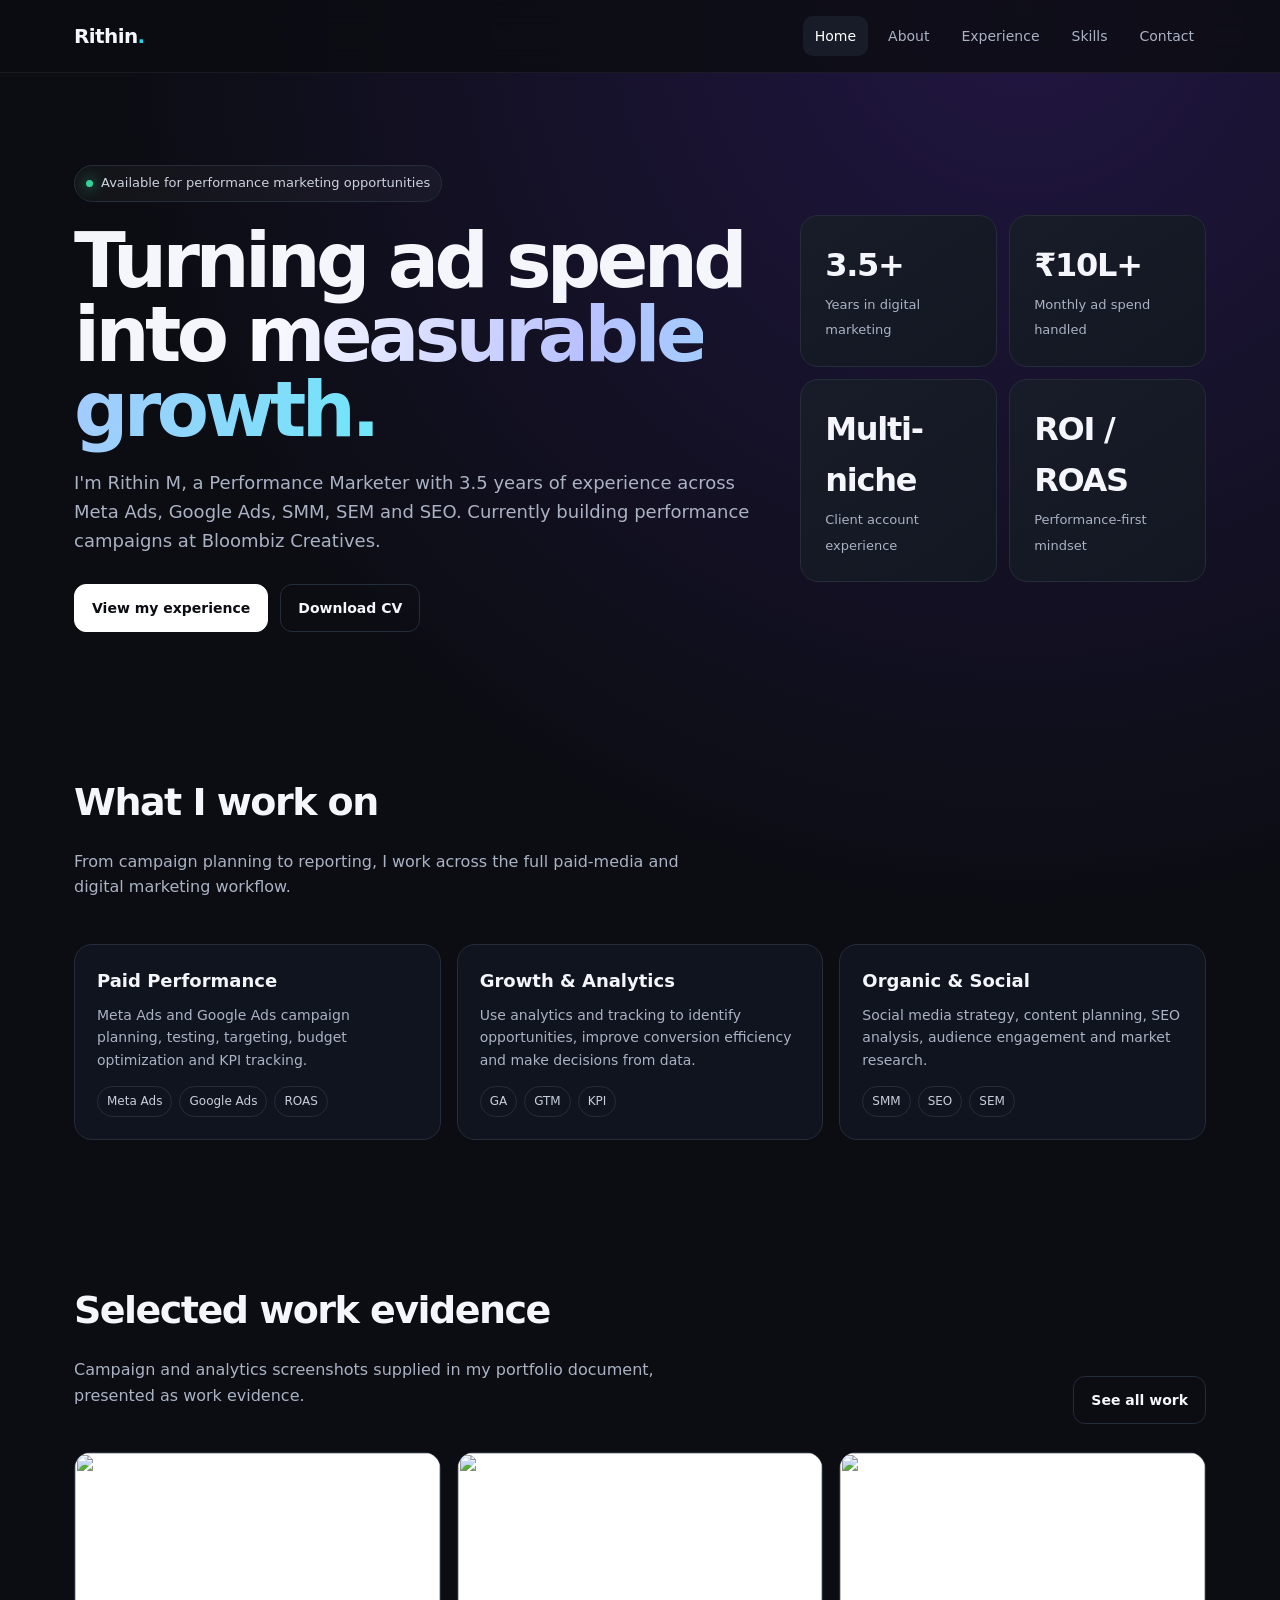
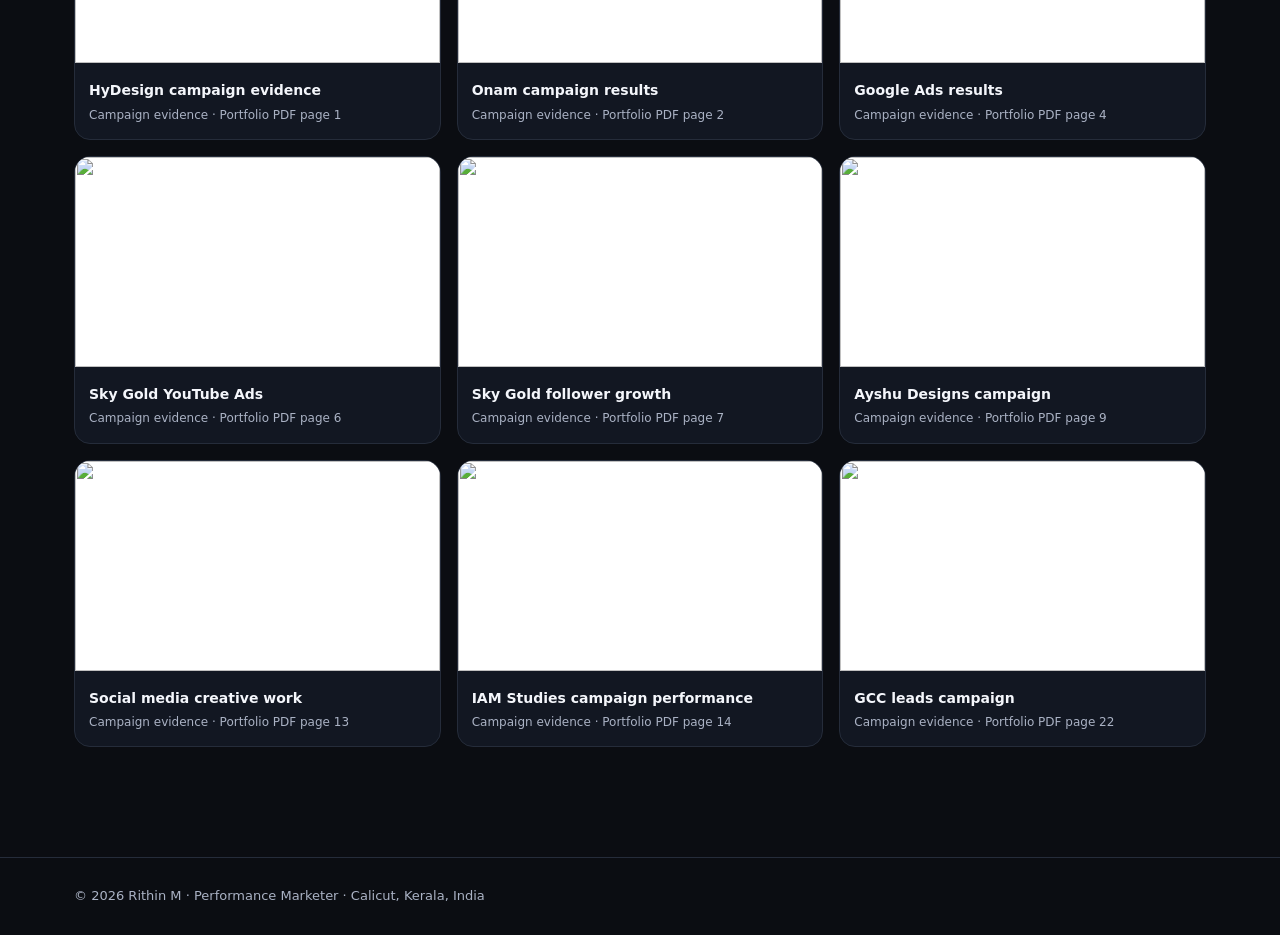
==== index.html @ 160597da "add portfolio website" ====
<!doctype html><html lang="en"><head><meta charset="utf-8"><meta name="viewport" content="width=device-width,initial-scale=1"><meta name="description" content="Rithin M — Performance Marketer portfolio"><title>Home · Rithin M</title><link rel="stylesheet" href="styles.css"></head><body><header class="nav"><div class="wrap navin"><a class="brand" href="index.html">Rithin<span>.</span></a><nav class="links">
<a class="active" href="index.html">Home</a><a class="" href="about.html">About</a><a class="" href="experience.html">Experience</a><a class="" href="skills.html">Skills</a><a class="" href="contact.html">Contact</a></nav><span class="menu">☰</span></div></header><main><section class="hero"><div class="wrap hero-grid"><div>
<span class="eyebrow"><i class="dot"></i> Available for performance marketing opportunities</span>
<h1>Turning ad spend into <span class="gradient">measurable growth.</span></h1>
<p>I'm Rithin M, a Performance Marketer with 3.5 years of experience across Meta Ads, Google Ads, SMM, SEM and SEO. Currently building performance campaigns at Bloombiz Creatives.</p>
<div class="actions"><a class="btn primary" href="experience.html">View my experience</a><a class="btn" href="assets/Rithin_M_Resume.docx">Download CV</a></div>
</div><div class="statgrid"><div class="stat"><b>3.5+</b><span>Years in digital marketing</span></div><div class="stat"><b>₹10L+</b><span>Monthly ad spend handled</span></div><div class="stat"><b>Multi-niche</b><span>Client account experience</span></div><div class="stat"><b>ROI / ROAS</b><span>Performance-first mindset</span></div></div></div></section>
<section class="section"><div class="wrap"><div class="section-head"><div><h2>What I work on</h2><p class="section-intro">From campaign planning to reporting, I work across the full paid-media and digital marketing workflow.</p></div></div>
<div class="cards"><div class="card"><h3>Paid Performance</h3><p>Meta Ads and Google Ads campaign planning, testing, targeting, budget optimization and KPI tracking.</p><div class="tags"><span class="tag">Meta Ads</span><span class="tag">Google Ads</span><span class="tag">ROAS</span></div></div>
<div class="card"><h3>Growth & Analytics</h3><p>Use analytics and tracking to identify opportunities, improve conversion efficiency and make decisions from data.</p><div class="tags"><span class="tag">GA</span><span class="tag">GTM</span><span class="tag">KPI</span></div></div>
<div class="card"><h3>Organic & Social</h3><p>Social media strategy, content planning, SEO analysis, audience engagement and market research.</p><div class="tags"><span class="tag">SMM</span><span class="tag">SEO</span><span class="tag">SEM</span></div></div></div></div></section>
<section class="section"><div class="wrap"><div class="section-head"><div><h2>Selected work evidence</h2><p class="section-intro">Campaign and analytics screenshots supplied in my portfolio document, presented as work evidence.</p></div><a class="btn" href="about.html">See all work</a></div>
<div class="workgrid"><a class="work" href="assets/works/work_02.jpeg" target="_blank"><img src="assets/works/work_02.jpeg" loading="lazy"><div class="cap"><b>HyDesign campaign evidence</b><span>Campaign evidence · Portfolio PDF page 1</span></div></a><a class="work" href="assets/works/work_04.jpeg" target="_blank"><img src="assets/works/work_04.jpeg" loading="lazy"><div class="cap"><b>Onam campaign results</b><span>Campaign evidence · Portfolio PDF page 2</span></div></a><a class="work" href="assets/works/work_06.jpeg" target="_blank"><img src="assets/works/work_06.jpeg" loading="lazy"><div class="cap"><b>Google Ads results</b><span>Campaign evidence · Portfolio PDF page 4</span></div></a><a class="work" href="assets/works/work_08.jpeg" target="_blank"><img src="assets/works/work_08.jpeg" loading="lazy"><div class="cap"><b>Sky Gold YouTube Ads</b><span>Campaign evidence · Portfolio PDF page 6</span></div></a><a class="work" href="assets/works/work_10.jpeg" target="_blank"><img src="assets/works/work_10.jpeg" loading="lazy"><div class="cap"><b>Sky Gold follower growth</b><span>Campaign evidence · Portfolio PDF page 7</span></div></a><a class="work" href="assets/works/work_14.jpeg" target="_blank"><img src="assets/works/work_14.jpeg" loading="lazy"><div class="cap"><b>Ayshu Designs campaign</b><span>Campaign evidence · Portfolio PDF page 9</span></div></a><a class="work" href="assets/works/work_21.jpeg" target="_blank"><img src="assets/works/work_21.jpeg" loading="lazy"><div class="cap"><b>Social media creative work</b><span>Campaign evidence · Portfolio PDF page 13</span></div></a><a class="work" href="assets/works/work_23.jpeg" target="_blank"><img src="assets/works/work_23.jpeg" loading="lazy"><div class="cap"><b>IAM Studies campaign performance</b><span>Campaign evidence · Portfolio PDF page 14</span></div></a><a class="work" href="assets/works/work_35.jpeg" target="_blank"><img src="assets/works/work_35.jpeg" loading="lazy"><div class="cap"><b>GCC leads campaign</b><span>Campaign evidence · Portfolio PDF page 22</span></div></a></div></div></section></main><footer><div class="wrap">© 2026 Rithin M · Performance Marketer · Calicut, Kerala, India</div></footer></body></html>
---- styles.css ----
:root{--bg:#0b0d12;--panel:#121722;--panel2:#171c28;--text:#f4f6fb;--muted:#aab2c4;--line:#252c3a;--accent:#8b5cf6;--accent2:#22d3ee;--max:1180px}
*{box-sizing:border-box}html{scroll-behavior:smooth}body{margin:0;font-family:Inter,ui-sans-serif,system-ui,-apple-system,Segoe UI,Roboto,Arial,sans-serif;background:radial-gradient(circle at 80% 0%,#211642 0,transparent 34%),var(--bg);color:var(--text);line-height:1.6}
a{color:inherit;text-decoration:none}.wrap{max-width:var(--max);margin:auto;padding:0 24px}.nav{position:sticky;top:0;z-index:20;background:rgba(11,13,18,.82);backdrop-filter:blur(14px);border-bottom:1px solid rgba(255,255,255,.06)}.navin{height:72px;display:flex;align-items:center;justify-content:space-between}.brand{font-weight:800;letter-spacing:-.03em;font-size:20px}.brand span{color:var(--accent2)}.links{display:flex;gap:8px;align-items:center}.links a{padding:9px 12px;border-radius:10px;color:var(--muted);font-size:14px}.links a:hover,.links a.active{background:var(--panel2);color:#fff}.menu{display:none}
.hero{padding:92px 0 70px}.hero-grid{display:grid;grid-template-columns:1.25fr .75fr;gap:50px;align-items:center}.eyebrow{display:inline-flex;gap:8px;align-items:center;border:1px solid var(--line);background:rgba(255,255,255,.03);padding:7px 11px;border-radius:999px;color:#cdd3df;font-size:13px}.dot{width:7px;height:7px;border-radius:50%;background:#34d399;box-shadow:0 0 14px #34d399}.hero h1{font-size:clamp(42px,7vw,76px);line-height:.98;letter-spacing:-.06em;margin:22px 0}.gradient{background:linear-gradient(100deg,#fff,#b8c1ff 45%,#6ee7f9);-webkit-background-clip:text;background-clip:text;color:transparent}.hero p{font-size:18px;color:var(--muted);max-width:700px}.actions{display:flex;gap:12px;flex-wrap:wrap;margin-top:28px}.btn{display:inline-flex;align-items:center;justify-content:center;padding:12px 17px;border-radius:12px;border:1px solid var(--line);font-weight:700;font-size:14px}.btn.primary{background:#fff;color:#0b0d12;border-color:#fff}.btn:hover{transform:translateY(-1px)}.statgrid{display:grid;grid-template-columns:repeat(2,1fr);gap:12px}.stat{background:linear-gradient(145deg,var(--panel2),var(--panel));border:1px solid var(--line);padding:24px;border-radius:18px}.stat b{display:block;font-size:32px;letter-spacing:-.04em}.stat span{color:var(--muted);font-size:13px}.section{padding:70px 0}.section-head{display:flex;justify-content:space-between;gap:20px;align-items:end;margin-bottom:28px}.section h2{font-size:38px;letter-spacing:-.04em;margin:0}.section-intro{color:var(--muted);max-width:650px}.cards{display:grid;grid-template-columns:repeat(3,1fr);gap:16px}.card{background:rgba(18,23,34,.78);border:1px solid var(--line);border-radius:18px;padding:22px}.card h3{margin:0 0 8px;font-size:18px}.card p{margin:0;color:var(--muted);font-size:14px}.tags{display:flex;flex-wrap:wrap;gap:7px;margin-top:15px}.tag{font-size:12px;border:1px solid var(--line);color:#c8cedb;border-radius:999px;padding:5px 9px}.pagehero{padding:70px 0 36px}.pagehero h1{font-size:54px;letter-spacing:-.05em;margin:0 0 12px}.pagehero p{color:var(--muted);max-width:760px}.timeline{position:relative;margin-left:10px;padding-left:30px;border-left:1px solid var(--line)}.job{position:relative;padding:0 0 34px}.job:before{content:"";position:absolute;left:-36px;top:6px;width:11px;height:11px;border-radius:50%;background:var(--accent);box-shadow:0 0 0 5px var(--bg),0 0 20px rgba(139,92,246,.6)}.job h3{margin:0;font-size:21px}.job .meta{color:#c8cedb;font-size:14px}.job p{color:var(--muted);max-width:800px}.skillgrid{display:grid;grid-template-columns:repeat(3,1fr);gap:16px}.skill{padding:24px;border:1px solid var(--line);border-radius:18px;background:var(--panel)}.skill h3{margin-top:0}.skill li{color:var(--muted);margin:8px 0}.workgrid{display:grid;grid-template-columns:repeat(3,1fr);gap:16px}.work{background:var(--panel);border:1px solid var(--line);border-radius:16px;overflow:hidden}.work img{width:100%;height:210px;object-fit:cover;background:#fff;display:block}.work .cap{padding:14px}.work .cap b{font-size:14px}.work .cap span{display:block;color:var(--muted);font-size:12px;margin-top:3px}.contact{display:grid;grid-template-columns:1fr 1fr;gap:20px}.contactbox{padding:28px;background:var(--panel);border:1px solid var(--line);border-radius:18px}.contactline{display:flex;gap:12px;align-items:flex-start;padding:14px 0;border-bottom:1px solid var(--line)}.contactline:last-child{border-bottom:0}.contactline small{display:block;color:var(--muted)}footer{border-top:1px solid var(--line);padding:28px 0;color:var(--muted);font-size:13px;margin-top:40px}
@media(max-width:850px){.hero-grid,.contact{grid-template-columns:1fr}.cards,.skillgrid,.workgrid{grid-template-columns:1fr 1fr}.links{display:none}.menu{display:block}.hero{padding-top:60px}.pagehero h1{font-size:42px}}
@media(max-width:560px){.wrap{padding:0 17px}.cards,.skillgrid,.workgrid{grid-template-columns:1fr}.statgrid{grid-template-columns:1fr 1fr}.hero h1{font-size:48px}.section h2{font-size:30px}}
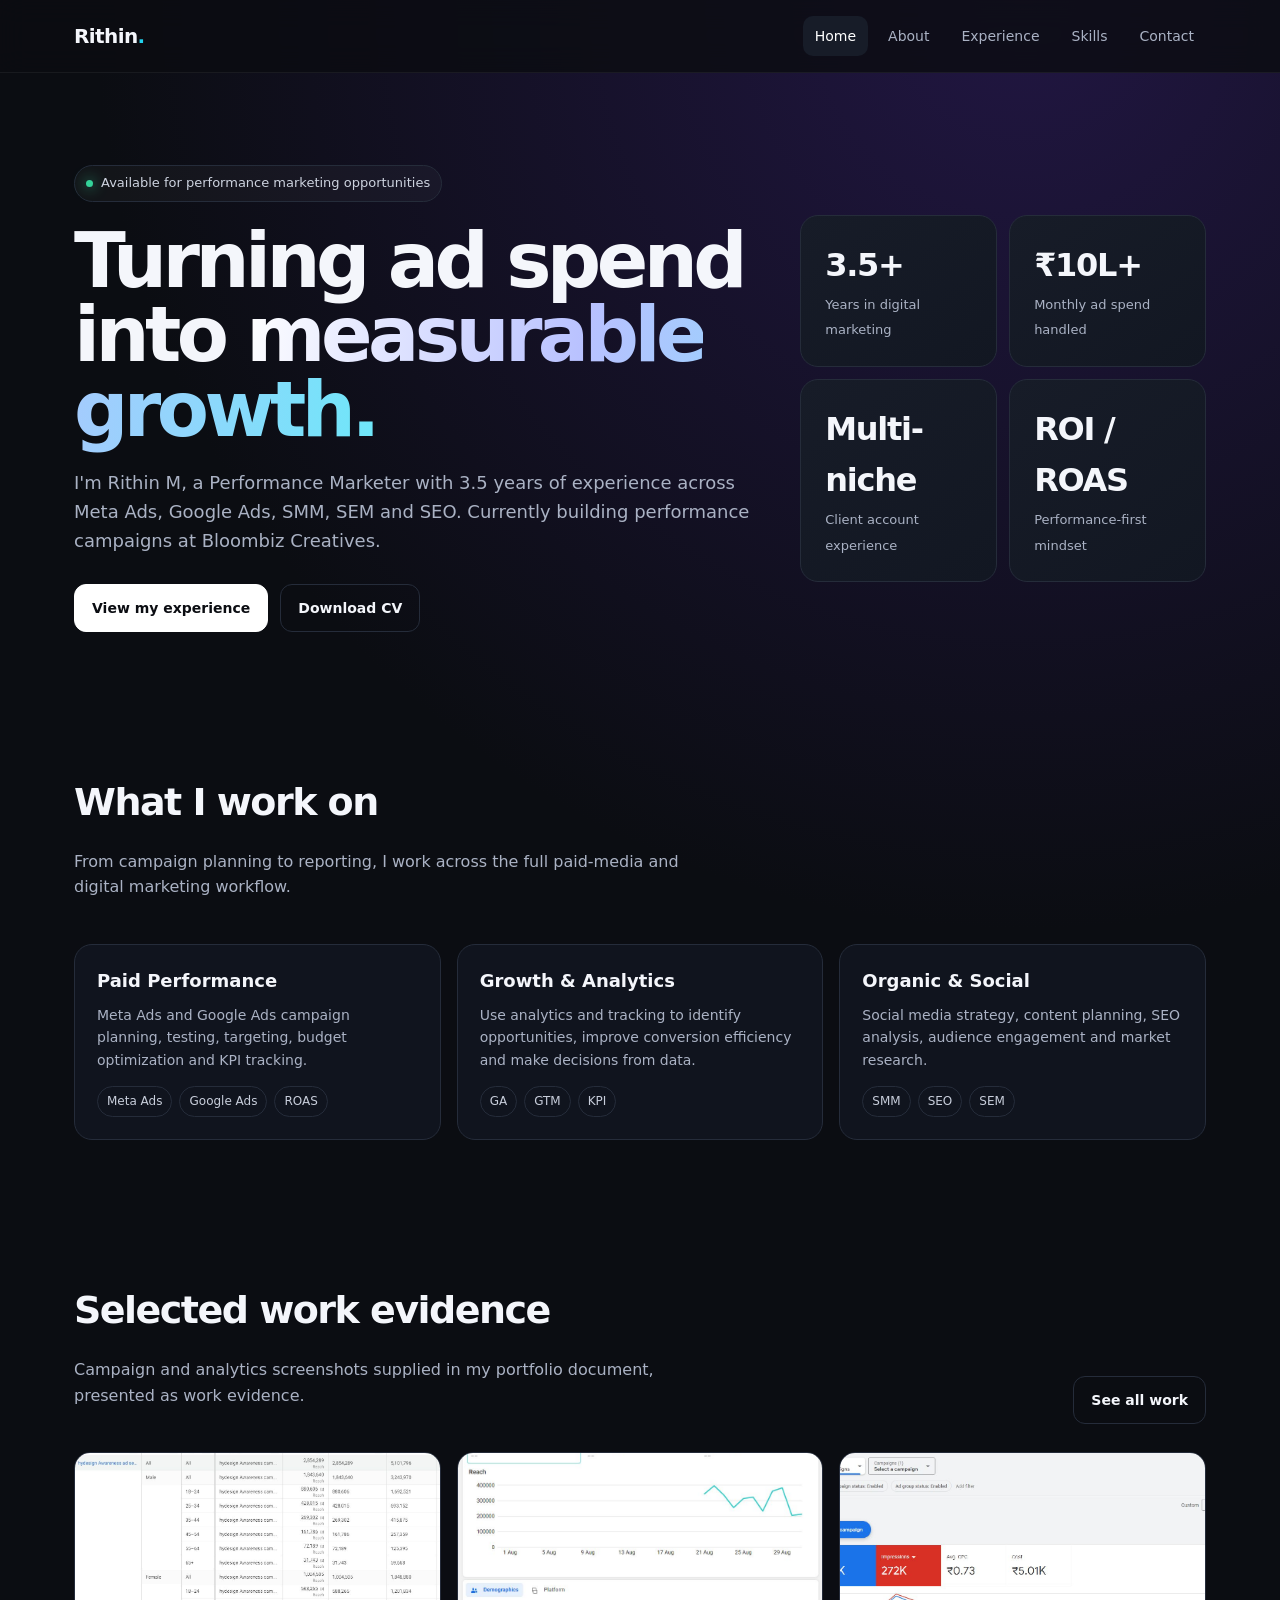
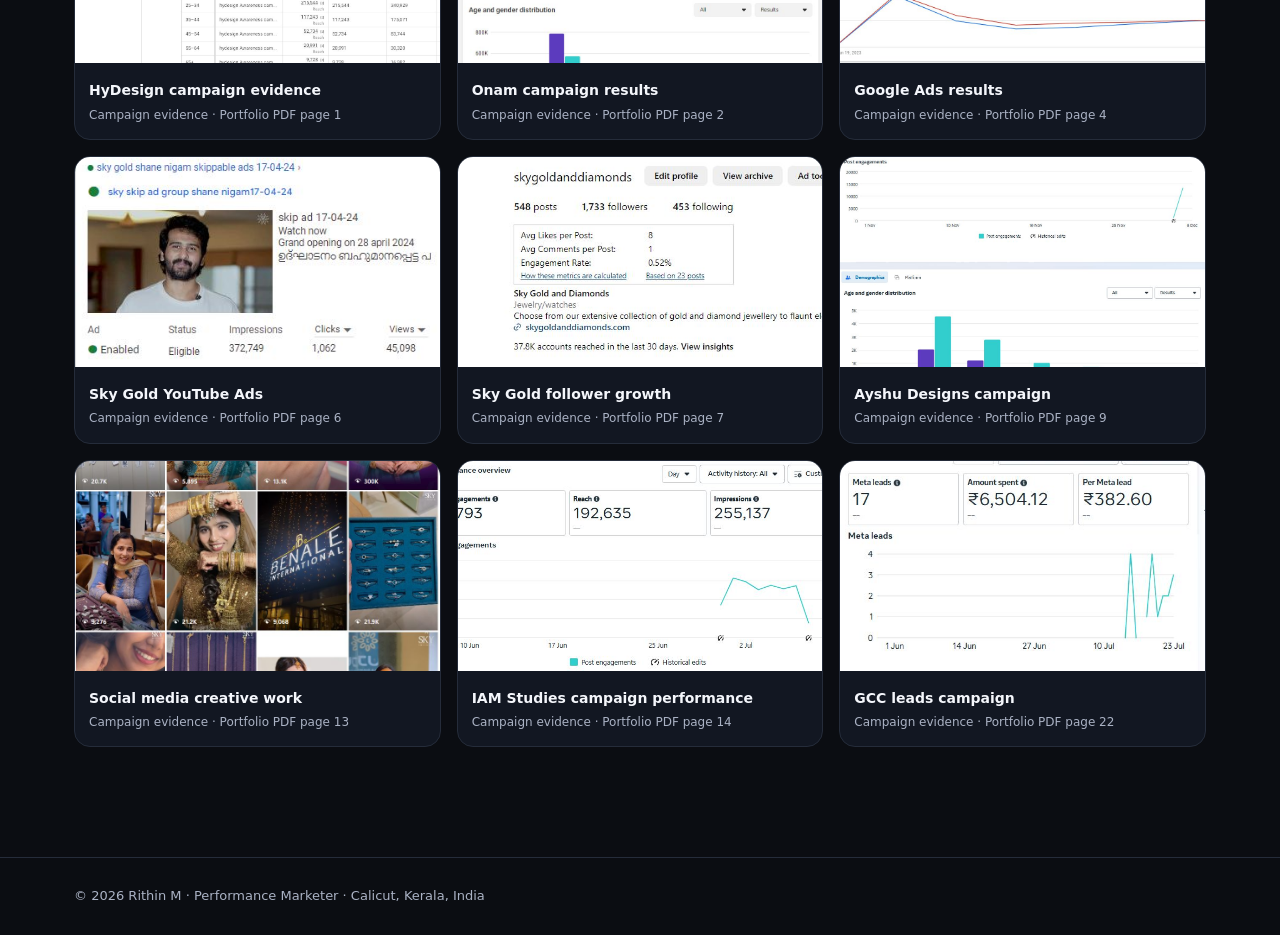
==== commit 154c6c6a: "Update index.html" ====
--- a/index.html
+++ b/index.html
@@ -3,11 +3,11 @@
 <span class="eyebrow"><i class="dot"></i> Available for performance marketing opportunities</span>
 <h1>Turning ad spend into <span class="gradient">measurable growth.</span></h1>
 <p>I'm Rithin M, a Performance Marketer with 3.5 years of experience across Meta Ads, Google Ads, SMM, SEM and SEO. Currently building performance campaigns at Bloombiz Creatives.</p>
-<div class="actions"><a class="btn primary" href="experience.html">View my experience</a><a class="btn" href="assets/Rithin_M_Resume.docx">Download CV</a></div>
+<div class="actions"><a class="btn primary" href="experience.html">View my experience</a><a class="btn" href="resume.pdf">Download CV</a></div>
 </div><div class="statgrid"><div class="stat"><b>3.5+</b><span>Years in digital marketing</span></div><div class="stat"><b>₹10L+</b><span>Monthly ad spend handled</span></div><div class="stat"><b>Multi-niche</b><span>Client account experience</span></div><div class="stat"><b>ROI / ROAS</b><span>Performance-first mindset</span></div></div></div></section>
 <section class="section"><div class="wrap"><div class="section-head"><div><h2>What I work on</h2><p class="section-intro">From campaign planning to reporting, I work across the full paid-media and digital marketing workflow.</p></div></div>
 <div class="cards"><div class="card"><h3>Paid Performance</h3><p>Meta Ads and Google Ads campaign planning, testing, targeting, budget optimization and KPI tracking.</p><div class="tags"><span class="tag">Meta Ads</span><span class="tag">Google Ads</span><span class="tag">ROAS</span></div></div>
 <div class="card"><h3>Growth & Analytics</h3><p>Use analytics and tracking to identify opportunities, improve conversion efficiency and make decisions from data.</p><div class="tags"><span class="tag">GA</span><span class="tag">GTM</span><span class="tag">KPI</span></div></div>
 <div class="card"><h3>Organic & Social</h3><p>Social media strategy, content planning, SEO analysis, audience engagement and market research.</p><div class="tags"><span class="tag">SMM</span><span class="tag">SEO</span><span class="tag">SEM</span></div></div></div></div></section>
 <section class="section"><div class="wrap"><div class="section-head"><div><h2>Selected work evidence</h2><p class="section-intro">Campaign and analytics screenshots supplied in my portfolio document, presented as work evidence.</p></div><a class="btn" href="about.html">See all work</a></div>
-<div class="workgrid"><a class="work" href="assets/works/work_02.jpeg" target="_blank"><img src="assets/works/work_02.jpeg" loading="lazy"><div class="cap"><b>HyDesign campaign evidence</b><span>Campaign evidence · Portfolio PDF page 1</span></div></a><a class="work" href="assets/works/work_04.jpeg" target="_blank"><img src="assets/works/work_04.jpeg" loading="lazy"><div class="cap"><b>Onam campaign results</b><span>Campaign evidence · Portfolio PDF page 2</span></div></a><a class="work" href="assets/works/work_06.jpeg" target="_blank"><img src="assets/works/work_06.jpeg" loading="lazy"><div class="cap"><b>Google Ads results</b><span>Campaign evidence · Portfolio PDF page 4</span></div></a><a class="work" href="assets/works/work_08.jpeg" target="_blank"><img src="assets/works/work_08.jpeg" loading="lazy"><div class="cap"><b>Sky Gold YouTube Ads</b><span>Campaign evidence · Portfolio PDF page 6</span></div></a><a class="work" href="assets/works/work_10.jpeg" target="_blank"><img src="assets/works/work_10.jpeg" loading="lazy"><div class="cap"><b>Sky Gold follower growth</b><span>Campaign evidence · Portfolio PDF page 7</span></div></a><a class="work" href="assets/works/work_14.jpeg" target="_blank"><img src="assets/works/work_14.jpeg" loading="lazy"><div class="cap"><b>Ayshu Designs campaign</b><span>Campaign evidence · Portfolio PDF page 9</span></div></a><a class="work" href="assets/works/work_21.jpeg" target="_blank"><img src="assets/works/work_21.jpeg" loading="lazy"><div class="cap"><b>Social media creative work</b><span>Campaign evidence · Portfolio PDF page 13</span></div></a><a class="work" href="assets/works/work_23.jpeg" target="_blank"><img src="assets/works/work_23.jpeg" loading="lazy"><div class="cap"><b>IAM Studies campaign performance</b><span>Campaign evidence · Portfolio PDF page 14</span></div></a><a class="work" href="assets/works/work_35.jpeg" target="_blank"><img src="assets/works/work_35.jpeg" loading="lazy"><div class="cap"><b>GCC leads campaign</b><span>Campaign evidence · Portfolio PDF page 22</span></div></a></div></div></section></main><footer><div class="wrap">© 2026 Rithin M · Performance Marketer · Calicut, Kerala, India</div></footer></body></html>+<div class="workgrid"><a class="work" href="assets/works/work_02.jpeg" target="_blank"><img src="assets/works/work_02.jpeg" loading="lazy"><div class="cap"><b>HyDesign campaign evidence</b><span>Campaign evidence · Portfolio PDF page 1</span></div></a><a class="work" href="assets/works/work_04.jpeg" target="_blank"><img src="assets/works/work_04.jpeg" loading="lazy"><div class="cap"><b>Onam campaign results</b><span>Campaign evidence · Portfolio PDF page 2</span></div></a><a class="work" href="assets/works/work_06.jpeg" target="_blank"><img src="assets/works/work_06.jpeg" loading="lazy"><div class="cap"><b>Google Ads results</b><span>Campaign evidence · Portfolio PDF page 4</span></div></a><a class="work" href="assets/works/work_08.jpeg" target="_blank"><img src="assets/works/work_08.jpeg" loading="lazy"><div class="cap"><b>Sky Gold YouTube Ads</b><span>Campaign evidence · Portfolio PDF page 6</span></div></a><a class="work" href="assets/works/work_10.jpeg" target="_blank"><img src="assets/works/work_10.jpeg" loading="lazy"><div class="cap"><b>Sky Gold follower growth</b><span>Campaign evidence · Portfolio PDF page 7</span></div></a><a class="work" href="assets/works/work_14.jpeg" target="_blank"><img src="assets/works/work_14.jpeg" loading="lazy"><div class="cap"><b>Ayshu Designs campaign</b><span>Campaign evidence · Portfolio PDF page 9</span></div></a><a class="work" href="assets/works/work_21.jpeg" target="_blank"><img src="assets/works/work_21.jpeg" loading="lazy"><div class="cap"><b>Social media creative work</b><span>Campaign evidence · Portfolio PDF page 13</span></div></a><a class="work" href="assets/works/work_23.jpeg" target="_blank"><img src="assets/works/work_23.jpeg" loading="lazy"><div class="cap"><b>IAM Studies campaign performance</b><span>Campaign evidence · Portfolio PDF page 14</span></div></a><a class="work" href="assets/works/work_35.jpeg" target="_blank"><img src="assets/works/work_35.jpeg" loading="lazy"><div class="cap"><b>GCC leads campaign</b><span>Campaign evidence · Portfolio PDF page 22</span></div></a></div></div></section></main><footer><div class="wrap">© 2026 Rithin M · Performance Marketer · Calicut, Kerala, India</div></footer></body></html>
